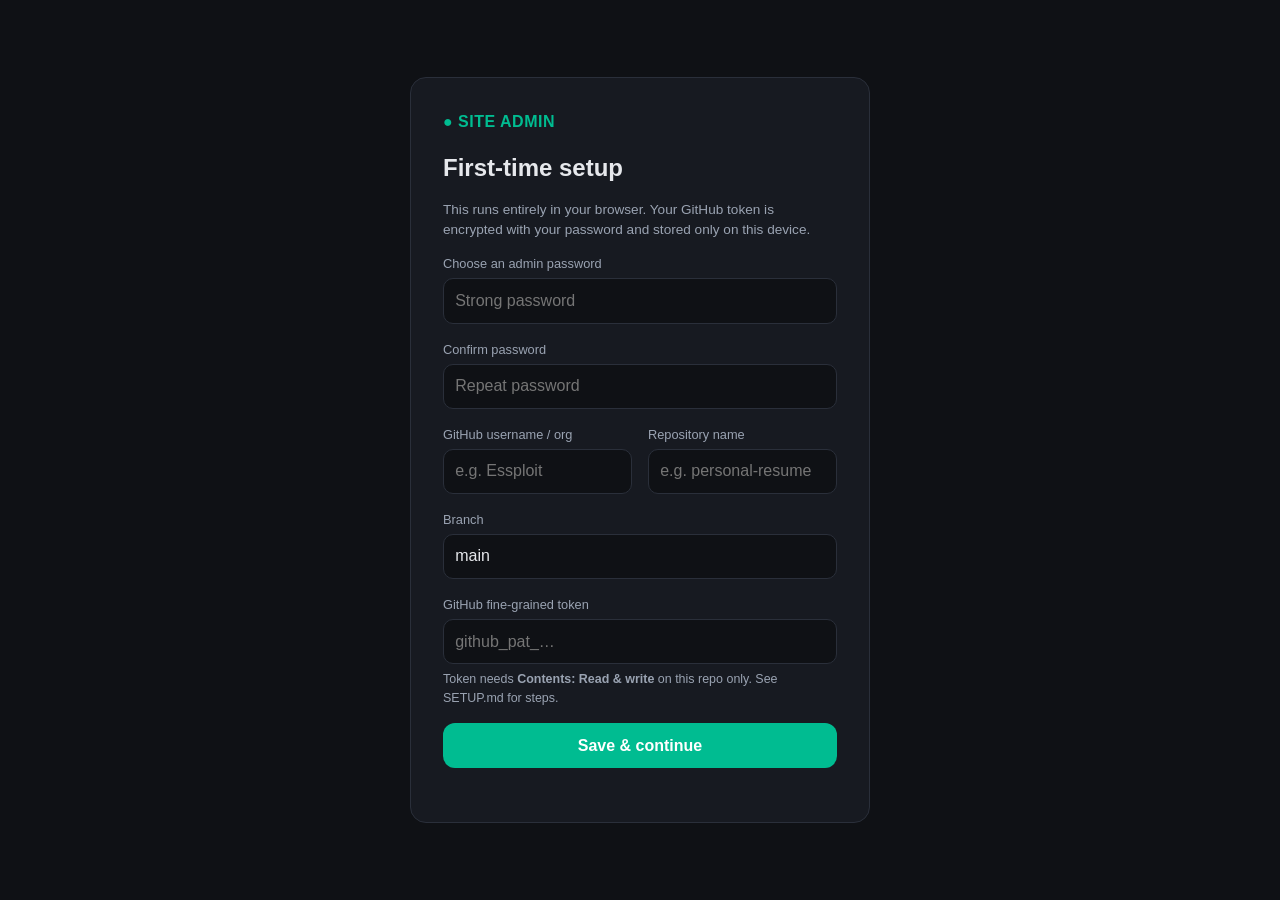
==== admin/index.html @ 74e55264 "Add in-browser admin CMS; site hydrates from data/content.json - admin/ dashboard commits content.js" ====
<!DOCTYPE html>
<html lang="en">
<head>
  <meta charset="UTF-8">
  <meta name="viewport" content="width=device-width, initial-scale=1.0">
  <meta name="robots" content="noindex, nofollow">
  <title>Site Admin — Content Editor</title>
  <link rel="shortcut icon" href="../assets/img/favicon.svg">
  <style>
    :root {
      --bg: #0f1115; --panel: #171a21; --panel2: #1e222b; --border: #2a2f3a;
      --text: #e6e8ec; --muted: #9aa3b2; --theme: #00BC91; --themeHover: #00a07c;
      --danger: #ef4444; --radius: 12px;
    }
    * { box-sizing: border-box; }
    body { margin: 0; font-family: -apple-system, "Segoe UI", Roboto, Helvetica, Arial, sans-serif;
      background: var(--bg); color: var(--text); line-height: 1.5; }
    a { color: var(--theme); }
    h1,h2,h3 { margin: 0 0 .5rem; font-weight: 600; }
    .muted { color: var(--muted); font-size: .85rem; }
    button { font: inherit; cursor: pointer; border: none; border-radius: var(--radius); }
    .btn { background: var(--theme); color: #fff; padding: .65rem 1.1rem; font-weight: 600; transition: background .2s; }
    .btn:hover { background: var(--themeHover); }
    .btn:disabled { opacity: .55; cursor: default; }
    .btn-ghost { background: var(--panel2); color: var(--text); border: 1px solid var(--border); }
    .btn-ghost:hover { border-color: var(--theme); }
    .btn-danger { background: transparent; color: var(--danger); border: 1px solid var(--danger); }
    .btn-sm { padding: .35rem .7rem; font-size: .8rem; }
    input, textarea, select {
      width: 100%; background: var(--bg); color: var(--text); border: 1px solid var(--border);
      border-radius: 10px; padding: .6rem .7rem; font: inherit; outline: none;
    }
    input:focus, textarea:focus, select:focus { border-color: var(--theme); }
    textarea { min-height: 90px; resize: vertical; }
    label.field { display: block; margin-bottom: 1rem; }
    label.field > .lbl { display: block; font-size: .8rem; color: var(--muted); margin-bottom: .3rem; }

    /* Centered auth cards */
    .center { min-height: 100vh; display: flex; align-items: center; justify-content: center; padding: 1.5rem; }
    .card { background: var(--panel); border: 1px solid var(--border); border-radius: 16px;
      padding: 2rem; width: 100%; max-width: 460px; }
    .card .logo { color: var(--theme); font-weight: 700; letter-spacing: .5px; margin-bottom: 1rem; }
    .err { color: var(--danger); font-size: .85rem; min-height: 1.1rem; margin-top: .25rem; }
    .ok { color: var(--theme); }

    /* App layout */
    #app { display: none; grid-template-columns: 240px 1fr; min-height: 100vh; }
    .sidebar { background: var(--panel); border-right: 1px solid var(--border); padding: 1rem; position: sticky; top: 0; height: 100vh; overflow-y: auto; }
    .sidebar .brand { color: var(--theme); font-weight: 700; padding: .5rem; margin-bottom: 1rem; }
    .nav-item { display: block; width: 100%; text-align: left; background: transparent; color: var(--muted);
      padding: .55rem .7rem; border-radius: 10px; margin-bottom: .15rem; }
    .nav-item:hover { background: var(--panel2); color: var(--text); }
    .nav-item.active { background: var(--panel2); color: var(--theme); font-weight: 600; }
    .main { padding: 0; min-width: 0; }
    .topbar { position: sticky; top: 0; z-index: 5; background: rgba(15,17,21,.85); backdrop-filter: blur(8px);
      border-bottom: 1px solid var(--border); padding: .9rem 1.5rem; display: flex; align-items: center; gap: .75rem; }
    .topbar .spacer { flex: 1; }
    .content { padding: 1.5rem; max-width: 860px; }
    .section-card { background: var(--panel); border: 1px solid var(--border); border-radius: 16px; padding: 1.5rem; margin-bottom: 1.5rem; }
    .list-item { background: var(--panel2); border: 1px solid var(--border); border-radius: 12px; padding: 1rem; margin-bottom: 1rem; position: relative; }
    .list-item .item-head { display: flex; align-items: center; gap: .5rem; margin-bottom: .75rem; }
    .list-item .item-head .ttl { font-weight: 600; font-size: .9rem; flex: 1; }
    .grid2 { display: grid; grid-template-columns: 1fr 1fr; gap: 0 1rem; }
    @media (max-width: 640px){ .grid2 { grid-template-columns: 1fr; } #app { grid-template-columns: 1fr; } .sidebar { position: static; height: auto; } }
    .img-field { display: flex; gap: 1rem; align-items: flex-start; }
    .img-field .preview { width: 90px; height: 90px; flex: 0 0 90px; border: 1px solid var(--border); border-radius: 10px;
      object-fit: cover; background: var(--bg); }
    .img-field .img-controls { flex: 1; }
    .row { display: flex; gap: .5rem; align-items: center; }
    .switch { display: inline-flex; align-items: center; gap: .5rem; }
    .switch input { width: auto; }
    .toast { position: fixed; bottom: 1.5rem; right: 1.5rem; background: var(--panel); border: 1px solid var(--border);
      border-left: 4px solid var(--theme); padding: .9rem 1.2rem; border-radius: 10px; max-width: 360px;
      opacity: 0; transform: translateY(10px); transition: all .25s; z-index: 50; }
    .toast.show { opacity: 1; transform: translateY(0); }
    .toast.error { border-left-color: var(--danger); }
    .hint { font-size: .78rem; color: var(--muted); margin-top: .35rem; }
    details.help { margin-top: 1rem; }
    details.help summary { cursor: pointer; color: var(--theme); }
    code { background: var(--panel2); padding: .1rem .35rem; border-radius: 5px; font-size: .85em; }
  </style>
</head>
<body>

  <!-- FIRST-TIME SETUP -->
  <div id="setup" class="center" style="display:none">
    <div class="card">
      <div class="logo">● SITE ADMIN</div>
      <h2>First-time setup</h2>
      <p class="muted">This runs entirely in your browser. Your GitHub token is encrypted with your password and stored only on this device.</p>
      <label class="field"><span class="lbl">Choose an admin password</span>
        <input type="password" id="su_pass" autocomplete="new-password" placeholder="Strong password"></label>
      <label class="field"><span class="lbl">Confirm password</span>
        <input type="password" id="su_pass2" autocomplete="new-password" placeholder="Repeat password"></label>
      <div class="grid2">
        <label class="field"><span class="lbl">GitHub username / org</span>
          <input type="text" id="su_owner" placeholder="e.g. Essploit"></label>
        <label class="field"><span class="lbl">Repository name</span>
          <input type="text" id="su_repo" placeholder="e.g. personal-resume"></label>
      </div>
      <label class="field"><span class="lbl">Branch</span>
        <input type="text" id="su_branch" value="main"></label>
      <label class="field"><span class="lbl">GitHub fine-grained token</span>
        <input type="password" id="su_token" autocomplete="off" placeholder="github_pat_…">
        <div class="hint">Token needs <strong>Contents: Read &amp; write</strong> on this repo only. See SETUP.md for steps.</div>
      </label>
      <button class="btn" id="su_btn" style="width:100%">Save &amp; continue</button>
      <div class="err" id="su_err"></div>
    </div>
  </div>

  <!-- LOGIN -->
  <div id="login" class="center" style="display:none">
    <div class="card">
      <div class="logo">● SITE ADMIN</div>
      <h2>Sign in</h2>
      <p class="muted">Enter your admin password to unlock the editor.</p>
      <label class="field"><span class="lbl">Password</span>
        <input type="password" id="li_pass" autocomplete="current-password" placeholder="Admin password"></label>
      <button class="btn" id="li_btn" style="width:100%">Unlock</button>
      <div class="err" id="li_err"></div>
      <details class="help">
        <summary>Forget this device / reset</summary>
        <p class="muted">This removes the encrypted token from this browser. You'll need your token again to set up.</p>
        <button class="btn-danger btn-sm" id="li_reset">Reset local data</button>
      </details>
    </div>
  </div>

  <!-- EDITOR APP -->
  <div id="app">
    <aside class="sidebar">
      <div class="brand">● SITE ADMIN</div>
      <nav id="nav"></nav>
      <div style="margin-top:1rem">
        <button class="btn-danger btn-sm" id="logout" style="width:100%">Log out</button>
      </div>
    </aside>
    <div class="main">
      <div class="topbar">
        <strong id="sectionTitle">Editing</strong>
        <span class="spacer"></span>
        <a class="btn-ghost btn-sm" href="../index.html" target="_blank" style="text-decoration:none">View site ↗</a>
        <button class="btn" id="save">Save changes</button>
      </div>
      <div class="content" id="formRoot"></div>
    </div>
  </div>

  <div class="toast" id="toast"></div>

  <script src="admin.js"></script>
</body>
</html>
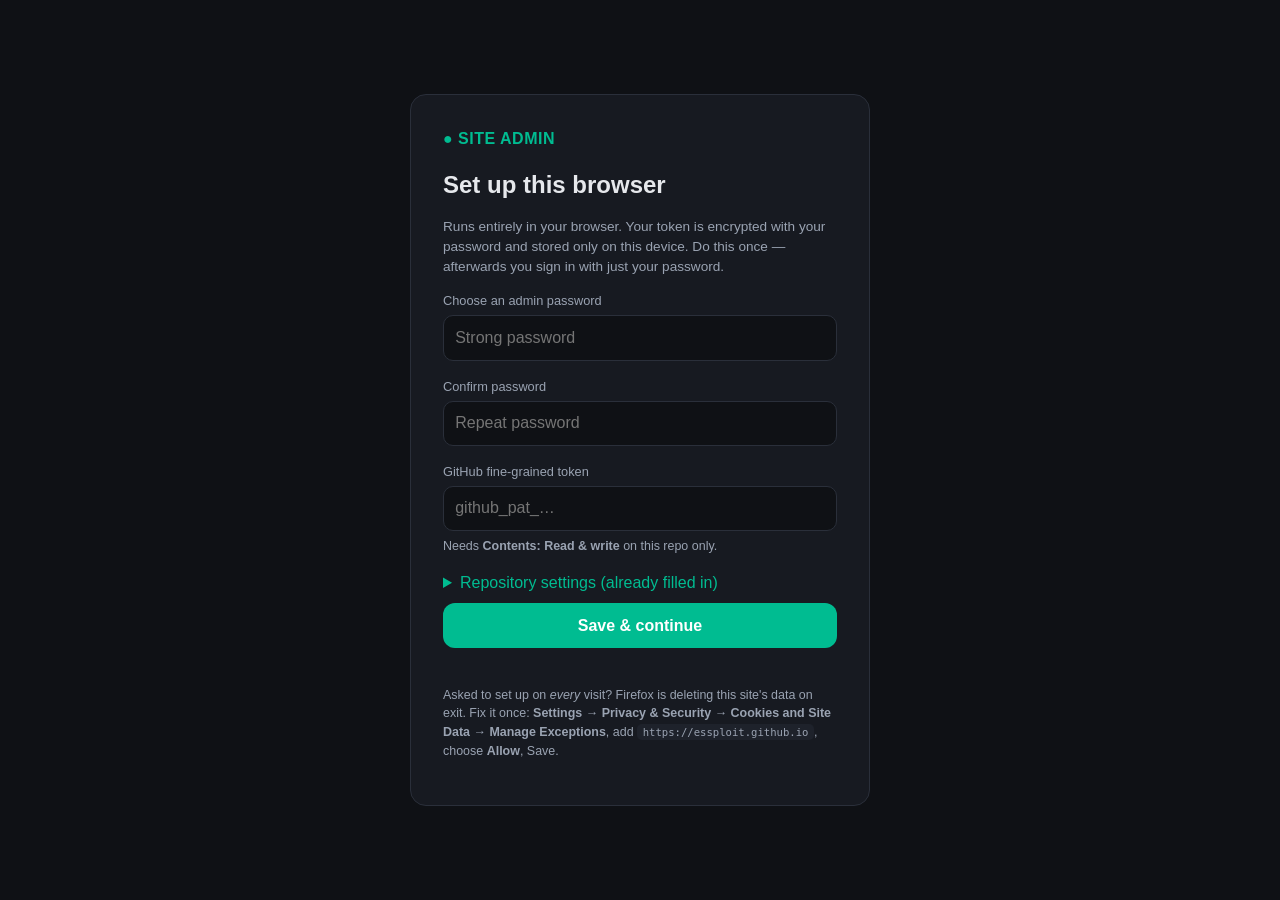
==== commit 4781cf9a: "admin: streamline setup (prefill repo, request persistent storage) - Setup screen now asks only for " ====
--- a/admin/index.html
+++ b/admin/index.html
@@ -86,26 +86,30 @@
   <div id="setup" class="center" style="display:none">
     <div class="card">
       <div class="logo">● SITE ADMIN</div>
-      <h2>First-time setup</h2>
-      <p class="muted">This runs entirely in your browser. Your GitHub token is encrypted with your password and stored only on this device.</p>
+      <h2>Set up this browser</h2>
+      <p class="muted">Runs entirely in your browser. Your token is encrypted with your password and stored only on this device. Do this once — afterwards you sign in with just your password.</p>
       <label class="field"><span class="lbl">Choose an admin password</span>
         <input type="password" id="su_pass" autocomplete="new-password" placeholder="Strong password"></label>
       <label class="field"><span class="lbl">Confirm password</span>
         <input type="password" id="su_pass2" autocomplete="new-password" placeholder="Repeat password"></label>
-      <div class="grid2">
-        <label class="field"><span class="lbl">GitHub username / org</span>
-          <input type="text" id="su_owner" placeholder="e.g. Essploit"></label>
-        <label class="field"><span class="lbl">Repository name</span>
-          <input type="text" id="su_repo" placeholder="e.g. personal-resume"></label>
-      </div>
-      <label class="field"><span class="lbl">Branch</span>
-        <input type="text" id="su_branch" value="main"></label>
       <label class="field"><span class="lbl">GitHub fine-grained token</span>
         <input type="password" id="su_token" autocomplete="off" placeholder="github_pat_…">
-        <div class="hint">Token needs <strong>Contents: Read &amp; write</strong> on this repo only. See SETUP.md for steps.</div>
+        <div class="hint">Needs <strong>Contents: Read &amp; write</strong> on this repo only.</div>
       </label>
-      <button class="btn" id="su_btn" style="width:100%">Save &amp; continue</button>
+      <details class="help">
+        <summary>Repository settings (already filled in)</summary>
+        <div class="grid2" style="margin-top:.75rem">
+          <label class="field"><span class="lbl">GitHub username / org</span>
+            <input type="text" id="su_owner" value="Essploit"></label>
+          <label class="field"><span class="lbl">Repository name</span>
+            <input type="text" id="su_repo" value="personal-resume"></label>
+        </div>
+        <label class="field"><span class="lbl">Branch</span>
+          <input type="text" id="su_branch" value="main"></label>
+      </details>
+      <button class="btn" id="su_btn" style="width:100%; margin-top:.5rem">Save &amp; continue</button>
       <div class="err" id="su_err"></div>
+      <p class="hint" style="margin-top:1rem">Asked to set up on <em>every</em> visit? Firefox is deleting this site's data on exit. Fix it once: <strong>Settings → Privacy &amp; Security → Cookies and Site Data → Manage Exceptions</strong>, add <code>https://essploit.github.io</code>, choose <strong>Allow</strong>, Save.</p>
     </div>
   </div>
 
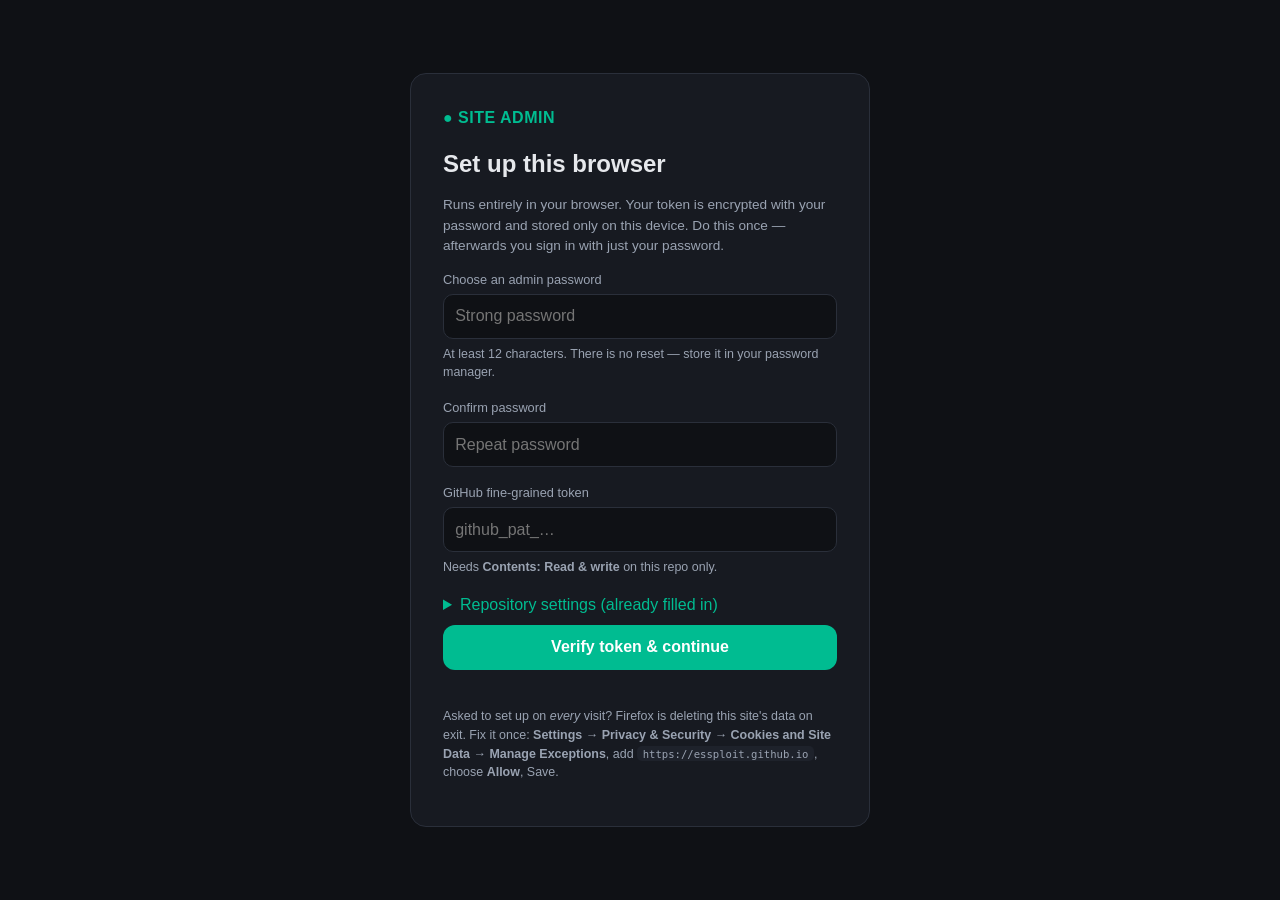
==== commit 002ece15: "admin: harden dashboard for production Access control: - PBKDF2 iterations 210k -> 600k, with transp" ====
--- a/admin/index.html
+++ b/admin/index.html
@@ -4,6 +4,10 @@
   <meta charset="UTF-8">
   <meta name="viewport" content="width=device-width, initial-scale=1.0">
   <meta name="robots" content="noindex, nofollow">
+  <!-- Hard lock-down: only our own scripts may run, and the page may only talk
+       to GitHub's API. Even if content ever injected a <script>, it cannot run
+       and cannot exfiltrate the token. -->
+  <meta http-equiv="Content-Security-Policy" content="default-src 'none'; script-src 'self'; style-src 'self' 'unsafe-inline'; img-src 'self' data: https:; connect-src 'self' https://api.github.com; form-action 'none'; base-uri 'none'">
   <title>Site Admin — Content Editor</title>
   <link rel="shortcut icon" href="../assets/img/favicon.svg">
   <style>
@@ -75,6 +79,34 @@
     .toast.show { opacity: 1; transform: translateY(0); }
     .toast.error { border-left-color: var(--danger); }
     .hint { font-size: .78rem; color: var(--muted); margin-top: .35rem; }
+
+    /* Publish status pill */
+    .pill { display: none; align-items: center; gap: .45rem; font-size: .8rem; color: var(--muted);
+      background: var(--panel2); border: 1px solid var(--border); border-radius: 999px; padding: .3rem .75rem; }
+    .pill.on { display: inline-flex; }
+    .pill.live { color: var(--theme); border-color: var(--theme); }
+    .pill.fail { color: var(--danger); border-color: var(--danger); }
+    .dot { width: 8px; height: 8px; border-radius: 50%; background: currentColor; flex: 0 0 8px; }
+    .pill.busy .dot { animation: pulse 1s ease-in-out infinite; }
+    @keyframes pulse { 0%,100% { opacity: 1 } 50% { opacity: .25 } }
+    .dirty-dot { display: none; width: 8px; height: 8px; border-radius: 50%; background: #f59e0b; }
+    .dirty-dot.on { display: inline-block; }
+
+    /* Modal */
+    .modal-bg { display: none; position: fixed; inset: 0; background: rgba(0,0,0,.6); z-index: 60;
+      align-items: center; justify-content: center; padding: 1.5rem; }
+    .modal-bg.on { display: flex; }
+    .modal { background: var(--panel); border: 1px solid var(--border); border-radius: 16px;
+      padding: 1.5rem; width: 100%; max-width: 560px; max-height: 82vh; display: flex; flex-direction: column; }
+    .modal .body { overflow-y: auto; margin: .75rem 0 1rem; }
+    .modal .actions { display: flex; gap: .5rem; justify-content: flex-end; }
+    .change { padding: .5rem .7rem; background: var(--panel2); border: 1px solid var(--border);
+      border-radius: 8px; margin-bottom: .4rem; font-size: .85rem; }
+    .change .what { color: var(--muted); font-size: .78rem; margin-top: .15rem; word-break: break-word; }
+    .ver { display: flex; align-items: center; gap: .75rem; padding: .6rem .7rem; background: var(--panel2);
+      border: 1px solid var(--border); border-radius: 8px; margin-bottom: .4rem; }
+    .ver .meta { flex: 1; font-size: .85rem; min-width: 0; }
+    .ver .meta .when { color: var(--muted); font-size: .78rem; }
     details.help { margin-top: 1rem; }
     details.help summary { cursor: pointer; color: var(--theme); }
     code { background: var(--panel2); padding: .1rem .35rem; border-radius: 5px; font-size: .85em; }
@@ -89,7 +121,8 @@
       <h2>Set up this browser</h2>
       <p class="muted">Runs entirely in your browser. Your token is encrypted with your password and stored only on this device. Do this once — afterwards you sign in with just your password.</p>
       <label class="field"><span class="lbl">Choose an admin password</span>
-        <input type="password" id="su_pass" autocomplete="new-password" placeholder="Strong password"></label>
+        <input type="password" id="su_pass" autocomplete="new-password" placeholder="Strong password">
+        <div class="hint">At least 12 characters. There is no reset — store it in your password manager.</div></label>
       <label class="field"><span class="lbl">Confirm password</span>
         <input type="password" id="su_pass2" autocomplete="new-password" placeholder="Repeat password"></label>
       <label class="field"><span class="lbl">GitHub fine-grained token</span>
@@ -107,7 +140,7 @@
         <label class="field"><span class="lbl">Branch</span>
           <input type="text" id="su_branch" value="main"></label>
       </details>
-      <button class="btn" id="su_btn" style="width:100%; margin-top:.5rem">Save &amp; continue</button>
+      <button class="btn" id="su_btn" style="width:100%; margin-top:.5rem">Verify token &amp; continue</button>
       <div class="err" id="su_err"></div>
       <p class="hint" style="margin-top:1rem">Asked to set up on <em>every</em> visit? Firefox is deleting this site's data on exit. Fix it once: <strong>Settings → Privacy &amp; Security → Cookies and Site Data → Manage Exceptions</strong>, add <code>https://essploit.github.io</code>, choose <strong>Allow</strong>, Save.</p>
     </div>
@@ -123,11 +156,6 @@
         <input type="password" id="li_pass" autocomplete="current-password" placeholder="Admin password"></label>
       <button class="btn" id="li_btn" style="width:100%">Unlock</button>
       <div class="err" id="li_err"></div>
-      <details class="help">
-        <summary>Forget this device / reset</summary>
-        <p class="muted">This removes the encrypted token from this browser. You'll need your token again to set up.</p>
-        <button class="btn-danger btn-sm" id="li_reset">Reset local data</button>
-      </details>
     </div>
   </div>
 
@@ -137,17 +165,45 @@
       <div class="brand">● SITE ADMIN</div>
       <nav id="nav"></nav>
       <div style="margin-top:1rem">
-        <button class="btn-danger btn-sm" id="logout" style="width:100%">Log out</button>
+        <div class="hint" id="repoInfo" style="margin-bottom:.5rem"></div>
+        <button class="btn-ghost btn-sm" id="history" style="width:100%">Version history</button>
+        <button class="btn-ghost btn-sm" id="logout" style="width:100%; margin-top:.5rem">Lock now</button>
+        <button class="btn-danger btn-sm" id="reset" style="width:100%; margin-top:.5rem">Reset / change token</button>
       </div>
     </aside>
     <div class="main">
       <div class="topbar">
         <strong id="sectionTitle">Editing</strong>
+        <span class="dirty-dot" id="dirtyDot" title="Unpublished changes"></span>
         <span class="spacer"></span>
-        <a class="btn-ghost btn-sm" href="../index.html" target="_blank" style="text-decoration:none">View site ↗</a>
-        <button class="btn" id="save">Save changes</button>
+        <span class="pill" id="pill"><span class="dot"></span><span id="pillText"></span></span>
+        <a class="btn-ghost btn-sm" href="../index.html" target="_blank" rel="noopener" style="text-decoration:none">View site ↗</a>
+        <button class="btn" id="save">Review &amp; publish</button>
       </div>
       <div class="content" id="formRoot"></div>
+    </div>
+  </div>
+
+  <!-- REVIEW CHANGES BEFORE PUBLISH -->
+  <div class="modal-bg" id="reviewModal">
+    <div class="modal">
+      <h2>Review changes</h2>
+      <p class="muted" id="reviewSummary"></p>
+      <div class="body" id="reviewBody"></div>
+      <div class="actions">
+        <button class="btn-ghost btn-sm" id="reviewCancel">Cancel</button>
+        <button class="btn" id="reviewGo">Publish to live site</button>
+      </div>
+    </div>
+  </div>
+
+  <!-- VERSION HISTORY -->
+  <div class="modal-bg" id="histModal">
+    <div class="modal">
+      <h2>Version history</h2>
+      <p class="muted">Load an earlier version of your content into the editor. Nothing goes live until you publish it.</p>
+      <div class="body" id="histBody"></div>
+      <div class="actions"><button class="btn-ghost btn-sm" id="histClose">Close</button></div>
     </div>
   </div>
 
